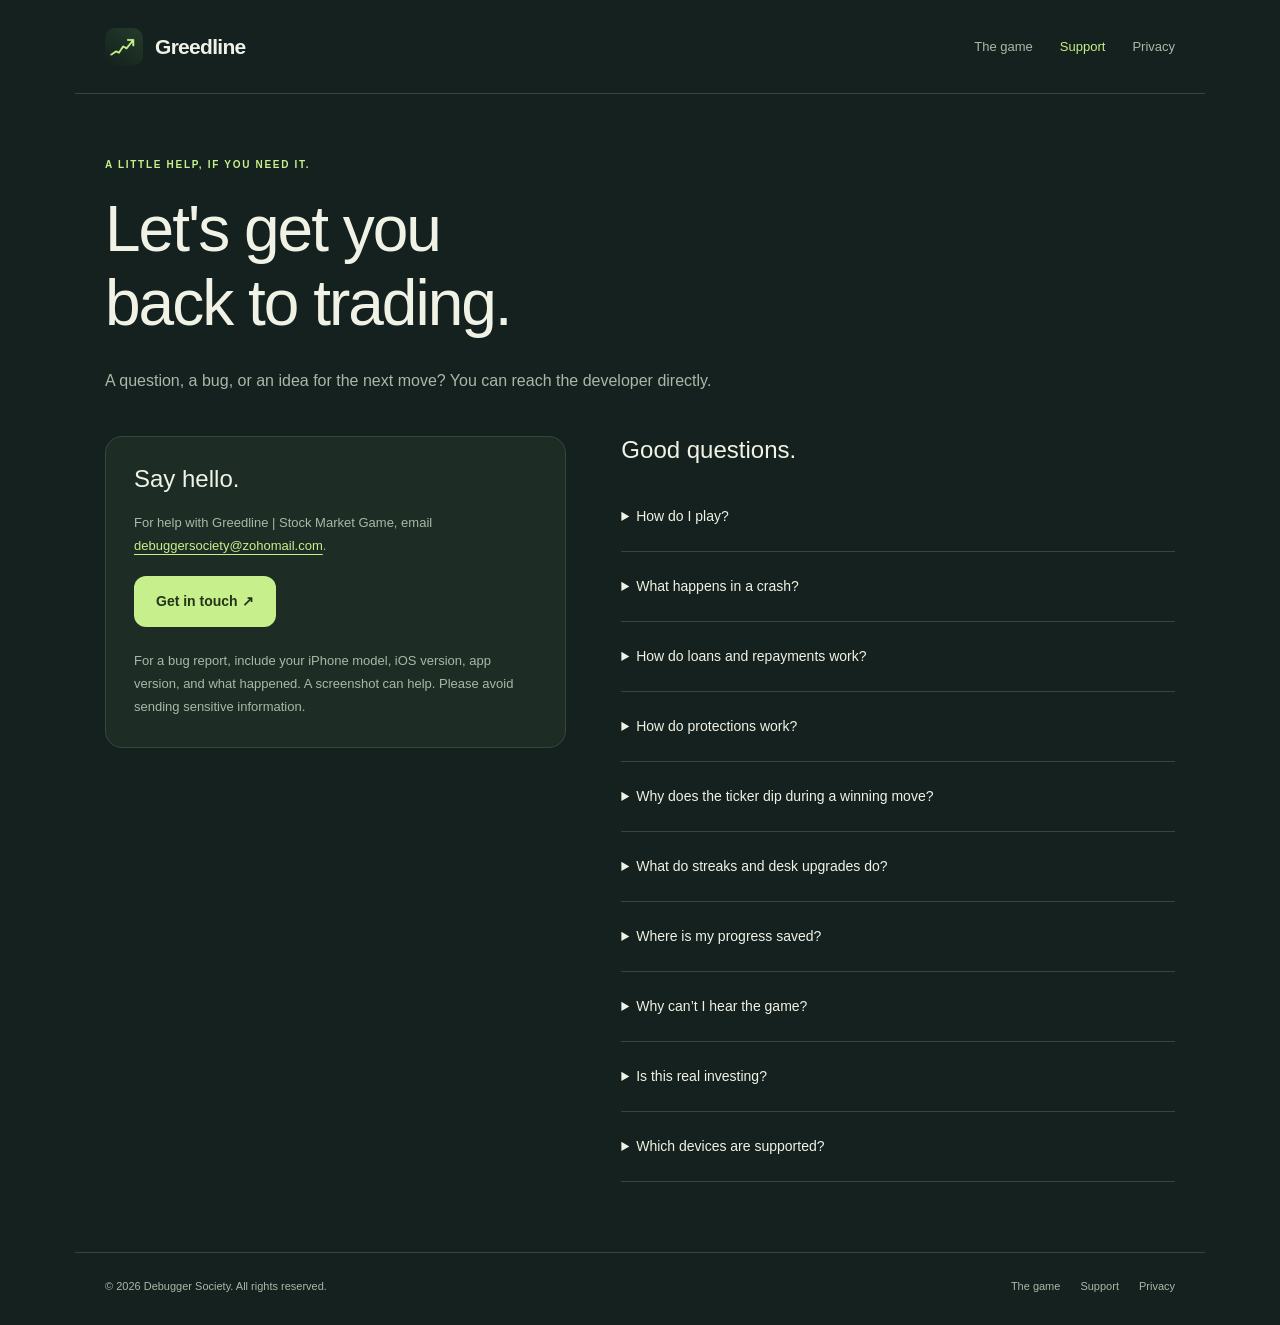
==== support.html @ 33b6f651 "initial commit" ====
<!doctype html>
<html lang="en"><head><meta charset="utf-8"><meta name="viewport" content="width=device-width,initial-scale=1"><meta name="theme-color" content="#14211e"><title>Support & how to play — Greedline</title><meta name="description" content="Get help with Greedline, learn the trading and protection rules, and contact Debugger Society."><meta property="og:title" content="Support & how to play — Greedline"><meta property="og:description" content="Get help with Greedline, learn the trading and protection rules, and contact Debugger Society."><meta property="og:type" content="website"><link rel="icon" href="assets/app-icon.png"><link rel="apple-touch-icon" href="assets/app-icon.png"><link rel="stylesheet" href="assets/styles.css"></head><body><a class="skip" href="#main">Skip to content</a><header class="header wrap"><a class="brand" href="index.html"><img src="assets/app-icon.png" width="38" height="38" alt="">Greedline</a><nav class="nav" aria-label="Main navigation"><a href="index.html#how-to-play" class="how-link">The game</a><a href="support.html" aria-current="page">Support</a><a href="privacy.html">Privacy</a></nav></header><main id="main" class="wrap"><div class="doc-head"><p class="eyebrow">A little help, if you need it.</p><h1>Let's get you<br>back to trading.</h1><p class="lede">A question, a bug, or an idea for the next move? You can reach the developer directly.</p></div><div class="support-body"><div><div class="contact-card"><h2>Say hello.</h2><p>For help with Greedline | Stock Market Game, email <a href="mailto:debuggersociety@zohomail.com">debuggersociety@zohomail.com</a>.</p><a class="button" href="mailto:debuggersociety@zohomail.com?subject=Greedline%20support">Get in touch ↗</a><p>For a bug report, include your iPhone model, iOS version, app version, and what happened. A screenshot can help. Please avoid sending sensitive information.</p></div></div><section><h2>Good questions.</h2><details><summary>How do I play?</summary><p>Start with $100. Tap the investment amount to choose how much to put into a trade, then tap Invest. Every move, including the first, either pays the exact offered gain or crashes the whole position. Each successful hold increases the next gain and the next crash risk, up to 82%. Sell to secure your profit, or Hold for the displayed gain and chance of a rise. The secured total is cash before outstanding debt; Wallet shows net worth. There is no fixed number of moves or rounds.</p></details>
<details><summary>What happens in a crash?</summary><p>The invested position is lost unless you have protection. Cash you kept outside the trade remains available. If a closed trade leaves you with no cash, choose to review a $100 loan or start again with $100. There is no automatic refill. Your personal best stays when you start over.</p></details>
<details><summary>How do loans and repayments work?</summary><p>Open Wallet to request $100 at a time. Review the terms and explicitly accept each loan. Repay any amount up to your available cash and outstanding debt, even during a trade between moves. Borrowed money adds the same amount to cash and debt, so it does not increase net worth or your best score.</p><p>Each settled market move—including the first—adds 2% interest to outstanding debt, rounded up to the next cent. Interest compounds: a $100 debt becomes $102, then $104.04 after two moves. Selling, borrowing, repayments, and time away do not add interest. At $1,000 debt or more, the loan defaults and the run ends. Borrowing cannot itself reach the limit. Check the next interest charge and repay before a move would cause default.</p></details>
<details><summary>How do protections work?</summary><p>Buy one protection between trades in Office. Stop loss costs $35 and recovers 80% of the original invested stake on a crash; Market insurance costs $90 and recovers 100%. Neither covers unsold profit or cancels debt interest. One charge lasts through successful moves and sales until consumed by a crash. Only one protection can be held at a time.</p></details>
<details><summary>Why does the ticker dip during a winning move?</summary><p>The short rallies and pullbacks make the ticker feel alive. They are visual fluctuations within a move. The settled outcome is the exact displayed gain or a complete crash, with the odds shown before your decision. Its outcome is fixed when you tap Invest or Hold; closing the app does not reroll it.</p></details>
<details><summary>What do streaks and desk upgrades do?</summary><p>Consecutive profitable trades add 8% to the streak component of the reward formula, up to five trades. The dual-monitor desk makes positive moves 15% larger. The offered gain already includes the streak and desk bonuses, plus the increasing reward for holding longer. Crash odds rise with prolonged exposure within a trade. Amber charts and the plant are purely visual. Purchases reset with a new run.</p></details>
<details><summary>Where is my progress saved?</summary><p>Your run, debt, pending move, personal best, and preferences are saved on this iPhone. Updating to build 2 keeps your progress and existing protections. An unfinished build 1 move retains its original outcome; every new move follows the rise-or-crash rules. They persist across launches. There is no account or developer-operated cloud sync. We cannot recover progress that was never sent to us.</p></details><details><summary>Why can’t I hear the game?</summary><p>Greedline respects Silent Mode. Check Silent Mode, media volume, and Sound in the in-game settings. Haptics require supported hardware and can be turned off separately. Reduce effects and iOS Reduce Motion shorten ticker animations.</p></details><details><summary>Is this real investing?</summary><p>No. Greedline is a fictional game, not an investment service or a simulation of real market behavior. There are no real stocks, real-money trades, ads, or in-app payments.</p></details><details><summary>Which devices are supported?</summary><p>Greedline is made for iPhone with iOS 17 or later. The app is configured as an iPhone app, with a portrait layout.</p></details></section></div></main><footer class="footer wrap"><span>© 2026 Debugger Society. All rights reserved.</span><div><a href="index.html">The game</a><a href="support.html">Support</a><a href="privacy.html">Privacy</a></div></footer></body></html>
---- assets/styles.css ----
:root{--bg:#14211e;--surface:#1d2d25;--line:#35473a;--ink:#f1f2e6;--muted:#aab7a8;--green:#c7ef8b;--orange:#ffc08c;font-family:-apple-system,BlinkMacSystemFont,'Segoe UI',sans-serif;color:var(--ink);background:var(--bg)}*{box-sizing:border-box}body{margin:0}a{color:inherit;text-underline-offset:4px}button,a{-webkit-tap-highlight-color:transparent}a:focus-visible,summary:focus-visible{outline:3px solid var(--orange);outline-offset:5px}h1,h2,h3,p{margin:0}.wrap{max-width:1130px;margin:auto;padding-left:30px;padding-right:30px}.header{display:flex;justify-content:space-between;align-items:center;padding-top:25px;padding-bottom:25px;border-bottom:1px solid var(--line);gap:20px}.brand{font-size:21px;font-weight:650;display:flex;align-items:center;gap:12px;letter-spacing:-.7px;text-decoration:none}.brand img{border-radius:10px}.nav{display:flex;gap:27px;font-size:13px;color:var(--muted)}.nav a{text-decoration:none;padding:14px 0}.nav a:hover,.nav a[aria-current]{color:var(--green)}.eyebrow{font-size:10px;letter-spacing:1.7px;font-weight:600;text-transform:uppercase;color:var(--green);margin-bottom:22px}.hero{display:grid;grid-template-columns:1.15fr 1fr;align-items:center;gap:70px;padding:68px 0 75px}.hero h1{font-size:clamp(54px,6.2vw,83px);font-weight:500;letter-spacing:-3.6px;line-height:1.02}em{font-family:Georgia,serif;font-weight:400;color:var(--green)}.lede{font-size:16px;line-height:1.8;color:var(--muted);max-width:440px;margin-top:27px}.button{display:inline-flex;align-items:center;justify-content:space-between;gap:32px;background:var(--green);color:#24341b;border-radius:12px;padding:17px 22px;font-size:14px;text-decoration:none;font-weight:600;min-height:51px;margin-top:28px}.platform{font-size:11px;color:var(--muted);margin-top:17px}.phone-stage{position:relative;display:flex;justify-content:center}.phone{width:270px;border:7px solid #314138;border-radius:39px;overflow:hidden;box-shadow:0 20px 70px #0004;transform:rotate(3deg);background:var(--bg)}.phone img{display:block;width:100%;height:auto}.stage-note{position:absolute;bottom:48px;left:-35px;background:var(--ink);color:#263421;border-radius:13px;padding:17px 21px;box-shadow:0 10px 30px #0003;transform:rotate(-4deg);font-size:12px}.stage-note strong{display:block;font-size:22px;margin-top:5px;letter-spacing:-.5px}.section{border-top:1px solid var(--line);padding:64px 0}.section-top{display:flex;justify-content:space-between;gap:30px;align-items:end;margin-bottom:30px}.section h2,.closing h2{font-size:38px;font-weight:500;letter-spacing:-1.2px;line-height:1.15}.section-top p{max-width:330px;color:var(--muted);font-size:14px;line-height:1.75}.cards{display:grid;grid-template-columns:repeat(3,1fr);gap:15px}.card{padding:25px;background:var(--surface);border:1px solid var(--line);border-radius:17px}.card-number{color:var(--green);font-size:10px;letter-spacing:1px}.card svg{width:100%;height:100px;margin:22px 0;display:block}.card h3{font-size:17px;font-weight:550;margin-bottom:13px}.card p{font-size:13px;line-height:1.8;color:var(--muted)}.quiet{display:grid;grid-template-columns:1fr 1fr;gap:100px}.quiet>div>p:last-child{font-size:14px;line-height:1.8;color:var(--muted);margin-top:22px;max-width:330px}.benefits{list-style:none;padding:0;margin:0}.benefits li{padding:0 0 25px;margin-bottom:25px;border-bottom:1px solid var(--line)}.benefits li:last-child{border:0;margin:0;padding:0}.benefits strong{font-size:16px;font-weight:550}.benefits p{font-size:13px;line-height:1.7;color:var(--muted);margin-top:8px}.closing{padding:32px;border-radius:18px;background:var(--surface);display:flex;align-items:center;justify-content:space-between;gap:25px;margin:0 0 65px}.closing h2{font-size:28px}.closing p{font-size:12px;color:var(--muted);margin-top:10px}.closing a{font-size:13px;color:var(--green)}.footer{display:flex;justify-content:space-between;gap:25px;padding-top:25px;padding-bottom:30px;border-top:1px solid var(--line);font-size:11px;line-height:1.6;color:var(--muted)}.footer div{display:flex;gap:20px}.footer a{text-decoration:none}.skip{position:absolute;left:15px;top:-100px;padding:15px;background:var(--green);color:var(--bg);z-index:5}.skip:focus{top:15px}.doc-head{padding:65px 0 40px}.doc-head h1{font-size:clamp(39px,6vw,64px);font-weight:500;letter-spacing:-2px}.doc-head .lede{max-width:660px}.doc-grid{display:grid;grid-template-columns:200px 1fr;gap:60px;padding-bottom:75px}.doc-nav{display:flex;flex-direction:column;gap:8px;align-self:start;position:sticky;top:30px;font-size:12px;color:var(--muted)}.doc-nav a{padding:10px 0}.doc-content section{margin-bottom:35px}.doc-content h2{font-size:21px;font-weight:550;margin-bottom:15px}.doc-content p{font-size:14px;line-height:1.85;color:var(--muted)}.doc-content p+p{margin-top:14px}.doc-content a{color:var(--green)}.support-body{display:grid;grid-template-columns:1fr 1.2fr;gap:55px;padding-bottom:70px}.contact-card{background:var(--surface);border:1px solid var(--line);border-radius:17px;padding:28px}.contact-card h2,.support-body h2{font-size:24px;font-weight:500;margin-bottom:18px}.contact-card p{font-size:13px;line-height:1.8;color:var(--muted);overflow-wrap:anywhere}.contact-card .button{margin:18px 0 22px}.contact-card a:not(.button){color:var(--green)}details{border-bottom:1px solid var(--line);padding:7px 0}summary{padding:17px 0;cursor:pointer;font-size:14px;line-height:1.5}details p{font-size:13px;line-height:1.85;color:var(--muted);padding-bottom:19px}details a{color:var(--green)}@media(max-width:750px){.wrap{padding-left:21px;padding-right:21px}.header{padding-top:16px;padding-bottom:16px}.brand{font-size:19px}.nav{gap:16px;font-size:12px}.how-link{display:none}.hero{grid-template-columns:1fr;gap:52px;padding:48px 0}.hero h1{font-size:60px;letter-spacing:-2.8px}.lede{font-size:15px}.phone{width:255px}.stage-note{left:0;bottom:45px}.section{padding:43px 0}.section-top{display:block}.section-top p{margin-top:20px}.cards{grid-template-columns:1fr}.card{display:grid;grid-template-columns:1fr 100px;gap:14px}.card svg{grid-column:2;grid-row:1/4;height:100%;margin:0}.card-number,.card h3,.card p{grid-column:1}.card h3{margin:0}.quiet{grid-template-columns:1fr;gap:35px}.closing{flex-direction:column;align-items:start;padding:25px;margin-bottom:45px}.footer{font-size:10px;flex-direction:column;gap:12px}.doc-head{padding:42px 0 30px}.doc-grid{grid-template-columns:1fr;gap:30px}.doc-nav{position:static;flex-direction:row;flex-wrap:wrap;gap:14px}.support-body{grid-template-columns:1fr;gap:38px}.section h2{font-size:34px}}@media(prefers-reduced-motion:reduce){*{scroll-behavior:auto!important}}
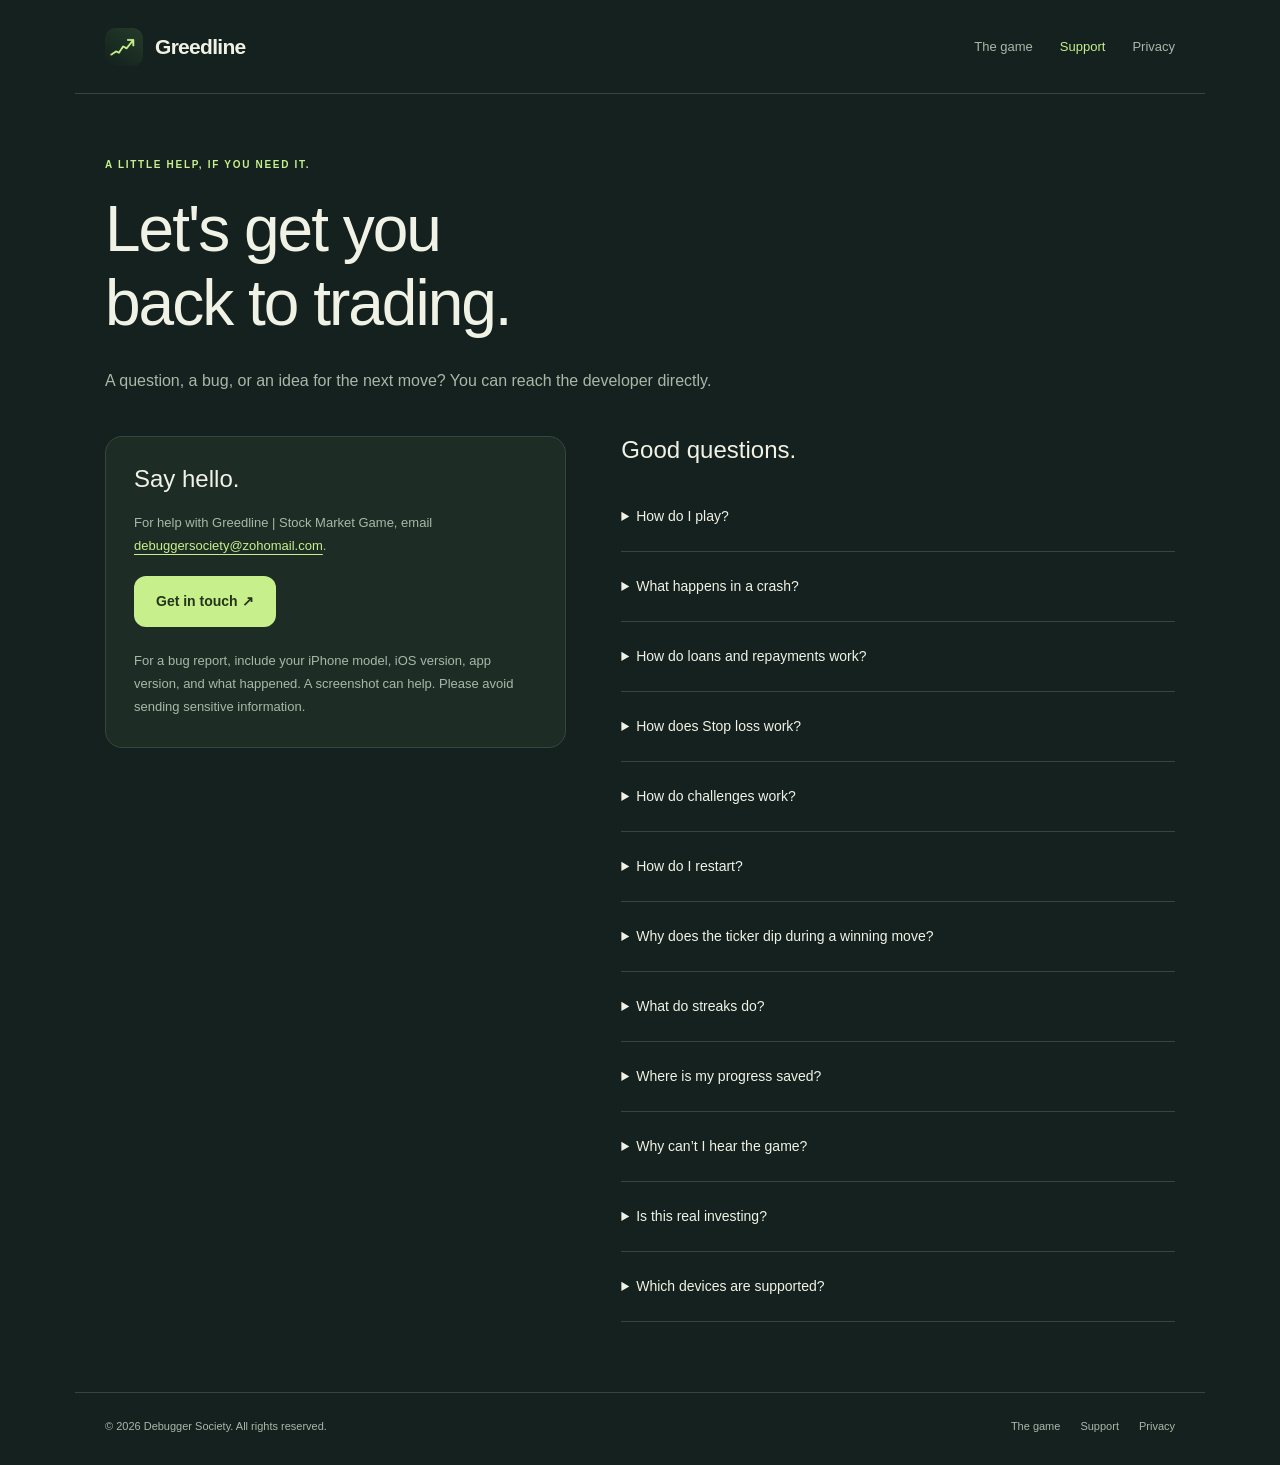
==== commit 6675202e: "Update Greedline website for streamlined gameplay and challenges" ====
--- a/support.html
+++ b/support.html
@@ -1,8 +1,10 @@
 <!doctype html>
-<html lang="en"><head><meta charset="utf-8"><meta name="viewport" content="width=device-width,initial-scale=1"><meta name="theme-color" content="#14211e"><title>Support & how to play — Greedline</title><meta name="description" content="Get help with Greedline, learn the trading and protection rules, and contact Debugger Society."><meta property="og:title" content="Support & how to play — Greedline"><meta property="og:description" content="Get help with Greedline, learn the trading and protection rules, and contact Debugger Society."><meta property="og:type" content="website"><link rel="icon" href="assets/app-icon.png"><link rel="apple-touch-icon" href="assets/app-icon.png"><link rel="stylesheet" href="assets/styles.css"></head><body><a class="skip" href="#main">Skip to content</a><header class="header wrap"><a class="brand" href="index.html"><img src="assets/app-icon.png" width="38" height="38" alt="">Greedline</a><nav class="nav" aria-label="Main navigation"><a href="index.html#how-to-play" class="how-link">The game</a><a href="support.html" aria-current="page">Support</a><a href="privacy.html">Privacy</a></nav></header><main id="main" class="wrap"><div class="doc-head"><p class="eyebrow">A little help, if you need it.</p><h1>Let's get you<br>back to trading.</h1><p class="lede">A question, a bug, or an idea for the next move? You can reach the developer directly.</p></div><div class="support-body"><div><div class="contact-card"><h2>Say hello.</h2><p>For help with Greedline | Stock Market Game, email <a href="mailto:debuggersociety@zohomail.com">debuggersociety@zohomail.com</a>.</p><a class="button" href="mailto:debuggersociety@zohomail.com?subject=Greedline%20support">Get in touch ↗</a><p>For a bug report, include your iPhone model, iOS version, app version, and what happened. A screenshot can help. Please avoid sending sensitive information.</p></div></div><section><h2>Good questions.</h2><details><summary>How do I play?</summary><p>Start with $100. Tap the investment amount to choose how much to put into a trade, then tap Invest. Every move, including the first, either pays the exact offered gain or crashes the whole position. Each successful hold increases the next gain and the next crash risk, up to 82%. Sell to secure your profit, or Hold for the displayed gain and chance of a rise. The secured total is cash before outstanding debt; Wallet shows net worth. There is no fixed number of moves or rounds.</p></details>
+<html lang="en"><head><meta charset="utf-8"><meta name="viewport" content="width=device-width,initial-scale=1"><meta name="theme-color" content="#14211e"><title>Support & how to play — Greedline</title><meta name="description" content="Get help with Greedline, learn the trading and protection rules, and contact Debugger Society."><meta property="og:title" content="Support & how to play — Greedline"><meta property="og:description" content="Get help with Greedline, learn the trading and protection rules, and contact Debugger Society."><meta property="og:type" content="website"><link rel="icon" href="assets/app-icon.png"><link rel="apple-touch-icon" href="assets/app-icon.png"><link rel="stylesheet" href="assets/styles.css"></head><body><a class="skip" href="#main">Skip to content</a><header class="header wrap"><a class="brand" href="index.html"><img src="assets/app-icon.png" width="38" height="38" alt="">Greedline</a><nav class="nav" aria-label="Main navigation"><a href="index.html#how-to-play" class="how-link">The game</a><a href="support.html" aria-current="page">Support</a><a href="privacy.html">Privacy</a></nav></header><main id="main" class="wrap"><div class="doc-head"><p class="eyebrow">A little help, if you need it.</p><h1>Let's get you<br>back to trading.</h1><p class="lede">A question, a bug, or an idea for the next move? You can reach the developer directly.</p></div><div class="support-body"><div><div class="contact-card"><h2>Say hello.</h2><p>For help with Greedline | Stock Market Game, email <a href="mailto:debuggersociety@zohomail.com">debuggersociety@zohomail.com</a>.</p><a class="button" href="mailto:debuggersociety@zohomail.com?subject=Greedline%20support">Get in touch ↗</a><p>For a bug report, include your iPhone model, iOS version, app version, and what happened. A screenshot can help. Please avoid sending sensitive information.</p></div></div><section><h2>Good questions.</h2><details><summary>How do I play?</summary><p>Start with $100. Tap the investment amount to choose how much to put into a trade, then tap Invest. Every move, including the first, either pays the exact offered gain or crashes the whole position. Each successful hold increases the next gain and the next crash risk, up to 82%. Sell to secure your profit, or Hold for the displayed gain and chance of a rise. The secured total is cash before outstanding debt; the main screen shows net worth. There is no fixed number of moves or rounds.</p></details>
 <details><summary>What happens in a crash?</summary><p>The invested position is lost unless you have protection. Cash you kept outside the trade remains available. If a closed trade leaves you with no cash, choose to review a $100 loan or start again with $100. There is no automatic refill. Your personal best stays when you start over.</p></details>
-<details><summary>How do loans and repayments work?</summary><p>Open Wallet to request $100 at a time. Review the terms and explicitly accept each loan. Repay any amount up to your available cash and outstanding debt, even during a trade between moves. Borrowed money adds the same amount to cash and debt, so it does not increase net worth or your best score.</p><p>Each settled market move—including the first—adds 2% interest to outstanding debt, rounded up to the next cent. Interest compounds: a $100 debt becomes $102, then $104.04 after two moves. Selling, borrowing, repayments, and time away do not add interest. At $1,000 debt or more, the loan defaults and the run ends. Borrowing cannot itself reach the limit. Check the next interest charge and repay before a move would cause default.</p></details>
-<details><summary>How do protections work?</summary><p>Buy one protection between trades in Office. Stop loss costs $35 and recovers 80% of the original invested stake on a crash; Market insurance costs $90 and recovers 100%. Neither covers unsold profit or cancels debt interest. One charge lasts through successful moves and sales until consumed by a crash. Only one protection can be held at a time.</p></details>
+<details><summary>How do loans and repayments work?</summary><p>Tap Debt on the main screen. You can request $100 up to three times, then must repay all debt, including interest, to unlock three more loans. Partial repayments do not restore your allowance. You can borrow and repay between moves, even during a live trade.</p><p>Each settled move adds 2% interest, rounded up to a cent. No interest is charged for waiting, selling, borrowing, or repayment. Debt of $400 or more ends the run through default. The popup shows your next interest charge; an imminent default warning appears before a move that would cross the limit. Borrowing does not increase net worth.</p></details>
+<details><summary>How does Stop loss work?</summary><p>Tap Stop loss on the main screen to activate it for $35 of available game cash. It recovers 80% of the original investment on one crash. You may activate it during a trade between moves. It stays armed through successful sales until consumed. Unsold profit is lost and debt remains payable. Cash outside a position always stays yours.</p></details>
+<details><summary>How do challenges work?</summary><p>Tap the trophy and choose a challenge between trades. Triple banked net worth in nine trades for $50, reach five times in seven trades for $150, or ten times in five trades for $400. Your target is based on net worth when starting, with a minimum baseline of $100. One challenge can be active at a time, with one attempt at each per run.</p><p>Only selling to reach the target counts. Debt is deducted and the reward is then credited automatically. Borrowing and unrealized gains cannot complete a challenge. Each sale or crash uses one trade; holding within the same position does not. Restarting resets challenge attempts.</p></details>
+<details><summary>How do I restart?</summary><p>Tap the restart arrow beside Settings and confirm. This resets cash to $100 and clears your current position, debt, Stop loss, challenges, and run purchases. Your personal best and settings stay.</p></details>
 <details><summary>Why does the ticker dip during a winning move?</summary><p>The short rallies and pullbacks make the ticker feel alive. They are visual fluctuations within a move. The settled outcome is the exact displayed gain or a complete crash, with the odds shown before your decision. Its outcome is fixed when you tap Invest or Hold; closing the app does not reroll it.</p></details>
-<details><summary>What do streaks and desk upgrades do?</summary><p>Consecutive profitable trades add 8% to the streak component of the reward formula, up to five trades. The dual-monitor desk makes positive moves 15% larger. The offered gain already includes the streak and desk bonuses, plus the increasing reward for holding longer. Crash odds rise with prolonged exposure within a trade. Amber charts and the plant are purely visual. Purchases reset with a new run.</p></details>
-<details><summary>Where is my progress saved?</summary><p>Your run, debt, pending move, personal best, and preferences are saved on this iPhone. Updating to build 2 keeps your progress and existing protections. An unfinished build 1 move retains its original outcome; every new move follows the rise-or-crash rules. They persist across launches. There is no account or developer-operated cloud sync. We cannot recover progress that was never sent to us.</p></details><details><summary>Why can’t I hear the game?</summary><p>Greedline respects Silent Mode. Check Silent Mode, media volume, and Sound in the in-game settings. Haptics require supported hardware and can be turned off separately. Reduce effects and iOS Reduce Motion shorten ticker animations.</p></details><details><summary>Is this real investing?</summary><p>No. Greedline is a fictional game, not an investment service or a simulation of real market behavior. There are no real stocks, real-money trades, ads, or in-app payments.</p></details><details><summary>Which devices are supported?</summary><p>Greedline is made for iPhone with iOS 17 or later. The app is configured as an iPhone app, with a portrait layout.</p></details></section></div></main><footer class="footer wrap"><span>© 2026 Debugger Society. All rights reserved.</span><div><a href="index.html">The game</a><a href="support.html">Support</a><a href="privacy.html">Privacy</a></div></footer></body></html>+<details><summary>What do streaks do?</summary><p>Consecutive profitable trades add 8% to the streak component of the reward formula, up to five trades. Every offered gain already includes the streak bonus and the increasing reward for holding longer.</p></details>
+<details><summary>Where is my progress saved?</summary><p>Your run, debt, pending move, personal best, and preferences are saved on this iPhone. Updating to build 3 keeps your progress and unfinished outcomes. Old outstanding loans keep their original default threshold until repaid, with further borrowing locked meanwhile. Old insurance becomes 80% Stop loss and refunds the $55 price difference once. Saved desk and chart upgrades are retained. They persist across launches. There is no account or developer-operated cloud sync. We cannot recover progress that was never sent to us.</p></details><details><summary>Why can’t I hear the game?</summary><p>Greedline respects Silent Mode. Check Silent Mode, media volume, and Sound in the in-game settings. Haptics require supported hardware and can be turned off separately. Reduce effects and iOS Reduce Motion shorten ticker animations.</p></details><details><summary>Is this real investing?</summary><p>No. Greedline is a fictional game, not an investment service or a simulation of real market behavior. There are no real stocks, real-money trades, ads, or in-app payments.</p></details><details><summary>Which devices are supported?</summary><p>Greedline is made for iPhone with iOS 17 or later. The app is configured as an iPhone app, with a portrait layout.</p></details></section></div></main><footer class="footer wrap"><span>© 2026 Debugger Society. All rights reserved.</span><div><a href="index.html">The game</a><a href="support.html">Support</a><a href="privacy.html">Privacy</a></div></footer></body></html>
